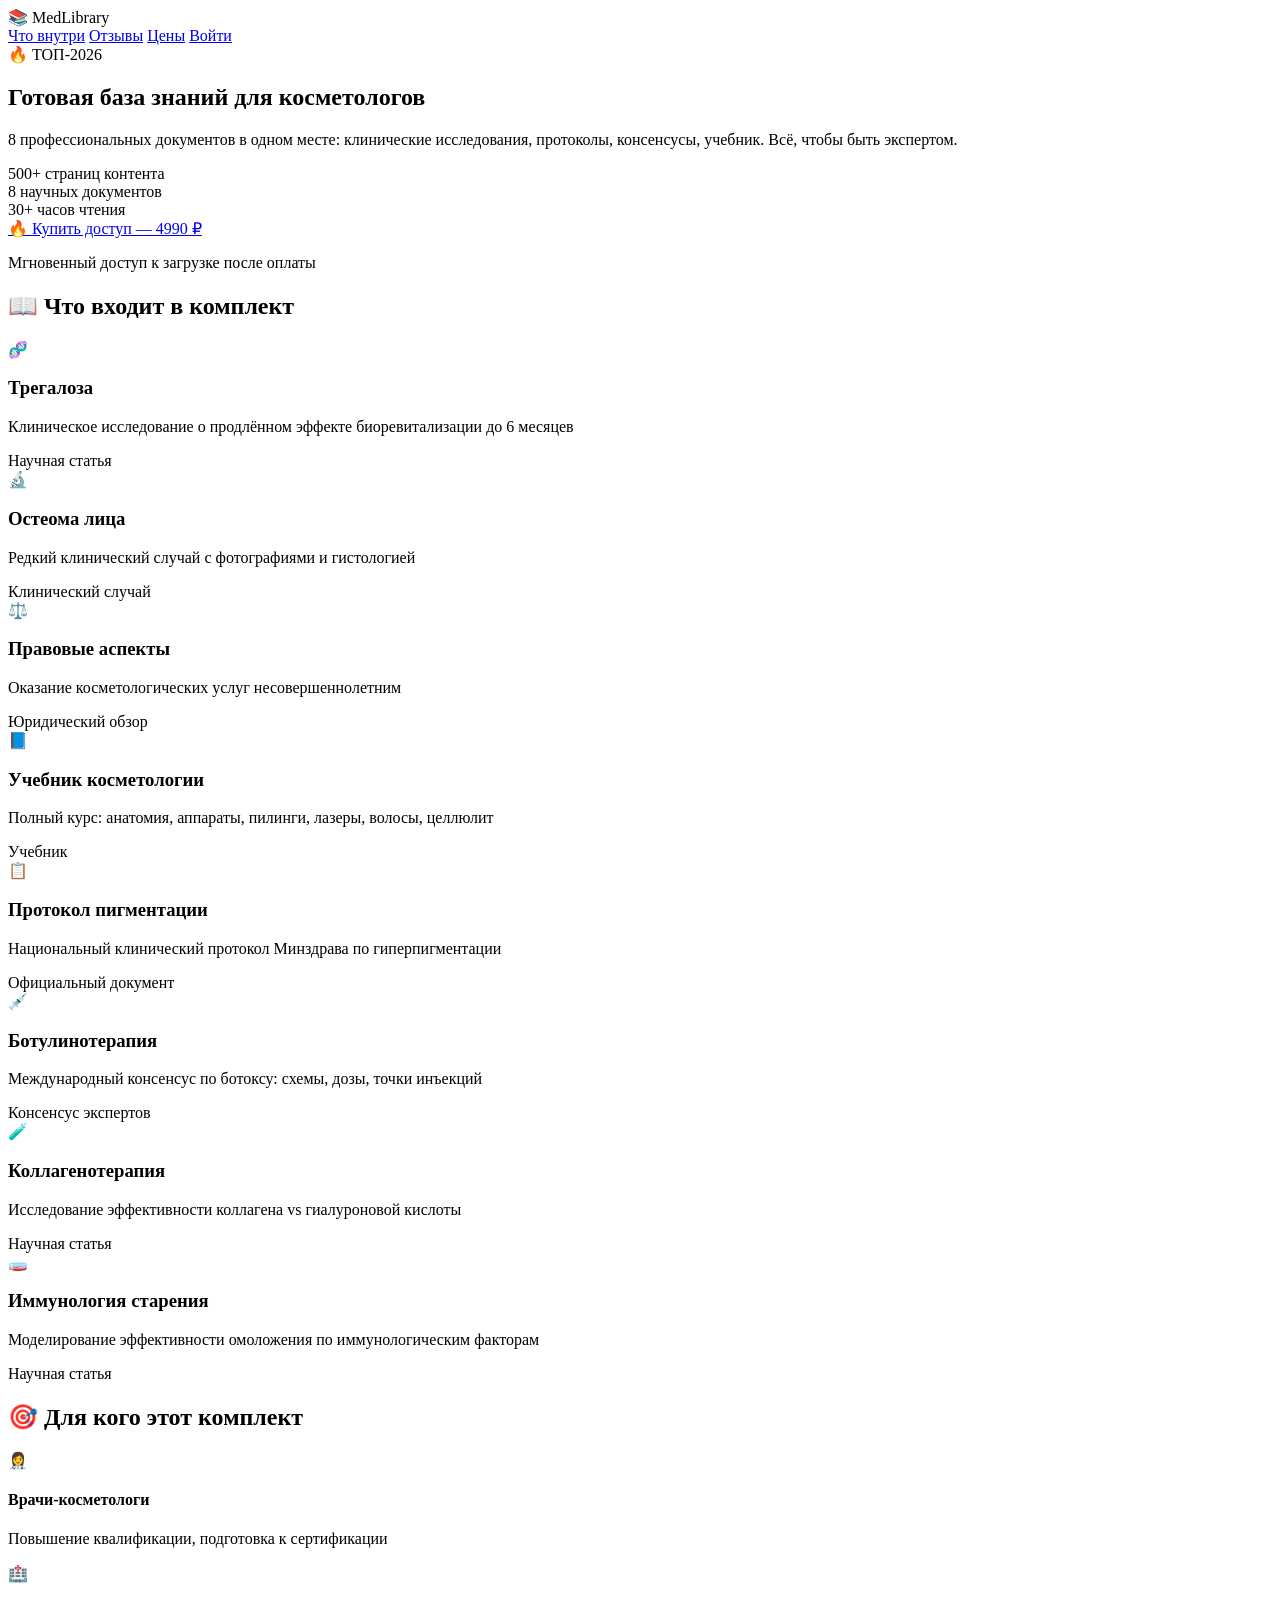
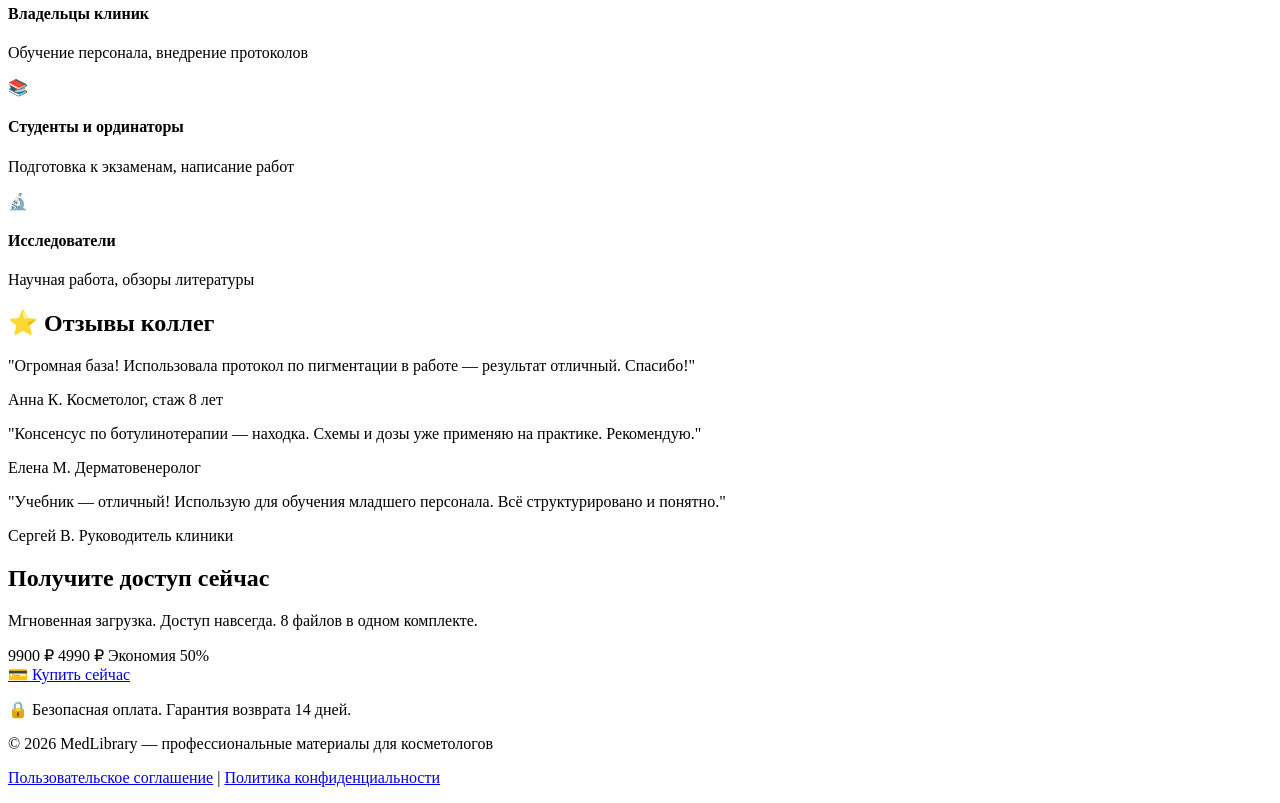
==== index.html @ 1e4db2cc "Create index.html" ====
<!DOCTYPE html>
<html lang="ru">
<head>
    <meta charset="UTF-8">
    <meta name="viewport" content="width=device-width, initial-scale=1.0">
    <title>Профессиональная библиотека косметолога</title>
    <link rel="stylesheet" href="style.css">
</head>
<body>

<header>
    <div class="container">
        <div class="logo">📚 MedLibrary</div>
        <nav>
            <a href="#content">Что внутри</a>
            <a href="#reviews">Отзывы</a>
            <a href="#prices">Цены</a>
            <a href="#" class="btn-outline" id="loginBtn">Войти</a>
        </nav>
    </div>
</header>

<section class="hero">
    <div class="container">
        <div class="hero-badge">🔥 ТОП-2026</div>
        <h1>Готовая база знаний <span>для косметологов</span></h1>
        <p>8 профессиональных документов в одном месте: клинические исследования, протоколы, консенсусы, учебник. Всё, чтобы быть экспертом.</p>
        <div class="hero-stats">
            <div class="stat">
                <span class="number">500+</span>
                <span class="label">страниц контента</span>
            </div>
            <div class="stat">
                <span class="number">8</span>
                <span class="label">научных документов</span>
            </div>
            <div class="stat">
                <span class="number">30+</span>
                <span class="label">часов чтения</span>
            </div>
        </div>
        <a href="payment.html" class="btn-main">🔥 Купить доступ — 4990 ₽</a>
        <p class="sub-text">Мгновенный доступ к загрузке после оплаты</p>
    </div>
</section>

<section id="content" class="content">
    <div class="container">
        <h2>📖 Что входит в комплект</h2>
        <div class="grid">
            <div class="item">
                <div class="icon">🧬</div>
                <h3>Трегалоза</h3>
                <p>Клиническое исследование о продлённом эффекте биоревитализации до 6 месяцев</p>
                <span class="tag">Научная статья</span>
            </div>
            <div class="item">
                <div class="icon">🔬</div>
                <h3>Остеома лица</h3>
                <p>Редкий клинический случай с фотографиями и гистологией</p>
                <span class="tag">Клинический случай</span>
            </div>
            <div class="item">
                <div class="icon">⚖️</div>
                <h3>Правовые аспекты</h3>
                <p>Оказание косметологических услуг несовершеннолетним</p>
                <span class="tag">Юридический обзор</span>
            </div>
            <div class="item">
                <div class="icon">📘</div>
                <h3>Учебник косметологии</h3>
                <p>Полный курс: анатомия, аппараты, пилинги, лазеры, волосы, целлюлит</p>
                <span class="tag">Учебник</span>
            </div>
            <div class="item">
                <div class="icon">📋</div>
                <h3>Протокол пигментации</h3>
                <p>Национальный клинический протокол Минздрава по гиперпигментации</p>
                <span class="tag">Официальный документ</span>
            </div>
            <div class="item">
                <div class="icon">💉</div>
                <h3>Ботулинотерапия</h3>
                <p>Международный консенсус по ботоксу: схемы, дозы, точки инъекций</p>
                <span class="tag">Консенсус экспертов</span>
            </div>
            <div class="item">
                <div class="icon">🧪</div>
                <h3>Коллагенотерапия</h3>
                <p>Исследование эффективности коллагена vs гиалуроновой кислоты</p>
                <span class="tag">Научная статья</span>
            </div>
            <div class="item">
                <div class="icon">🧫</div>
                <h3>Иммунология старения</h3>
                <p>Моделирование эффективности омоложения по иммунологическим факторам</p>
                <span class="tag">Научная статья</span>
            </div>
        </div>
    </div>
</section>

<section id="forwhom" class="forwhom">
    <div class="container">
        <h2>🎯 Для кого этот комплект</h2>
        <div class="whom-grid">
            <div class="whom-item">
                <span>👩‍⚕️</span>
                <h4>Врачи-косметологи</h4>
                <p>Повышение квалификации, подготовка к сертификации</p>
            </div>
            <div class="whom-item">
                <span>🏥</span>
                <h4>Владельцы клиник</h4>
                <p>Обучение персонала, внедрение протоколов</p>
            </div>
            <div class="whom-item">
                <span>📚</span>
                <h4>Студенты и ординаторы</h4>
                <p>Подготовка к экзаменам, написание работ</p>
            </div>
            <div class="whom-item">
                <span>🔬</span>
                <h4>Исследователи</h4>
                <p>Научная работа, обзоры литературы</p>
            </div>
        </div>
    </div>
</section>

<section id="reviews" class="reviews">
    <div class="container">
        <h2>⭐ Отзывы коллег</h2>
        <div class="reviews-grid">
            <div class="review">
                <p>"Огромная база! Использовала протокол по пигментации в работе — результат отличный. Спасибо!"</p>
                <div class="review-author">
                    <span class="name">Анна К.</span>
                    <span class="role">Косметолог, стаж 8 лет</span>
                </div>
            </div>
            <div class="review">
                <p>"Консенсус по ботулинотерапии — находка. Схемы и дозы уже применяю на практике. Рекомендую."</p>
                <div class="review-author">
                    <span class="name">Елена М.</span>
                    <span class="role">Дерматовенеролог</span>
                </div>
            </div>
            <div class="review">
                <p>"Учебник — отличный! Использую для обучения младшего персонала. Всё структурировано и понятно."</p>
                <div class="review-author">
                    <span class="name">Сергей В.</span>
                    <span class="role">Руководитель клиники</span>
                </div>
            </div>
        </div>
    </div>
</section>

<section class="cta">
    <div class="container">
        <h2>Получите доступ сейчас</h2>
        <p>Мгновенная загрузка. Доступ навсегда. 8 файлов в одном комплекте.</p>
        <div class="price-block">
            <span class="old-price">9900 ₽</span>
            <span class="new-price">4990 ₽</span>
            <span class="save">Экономия 50%</span>
        </div>
        <a href="payment.html" class="btn-main">💳 Купить сейчас</a>
        <p class="guarantee">🔒 Безопасная оплата. Гарантия возврата 14 дней.</p>
    </div>
</section>

<footer>
    <div class="container">
        <p>© 2026 MedLibrary — профессиональные материалы для косметологов</p>
        <p><a href="#">Пользовательское соглашение</a> | <a href="#">Политика конфиденциальности</a></p>
    </div>
</footer>

<script src="script.js"></script>
</body>
</html>
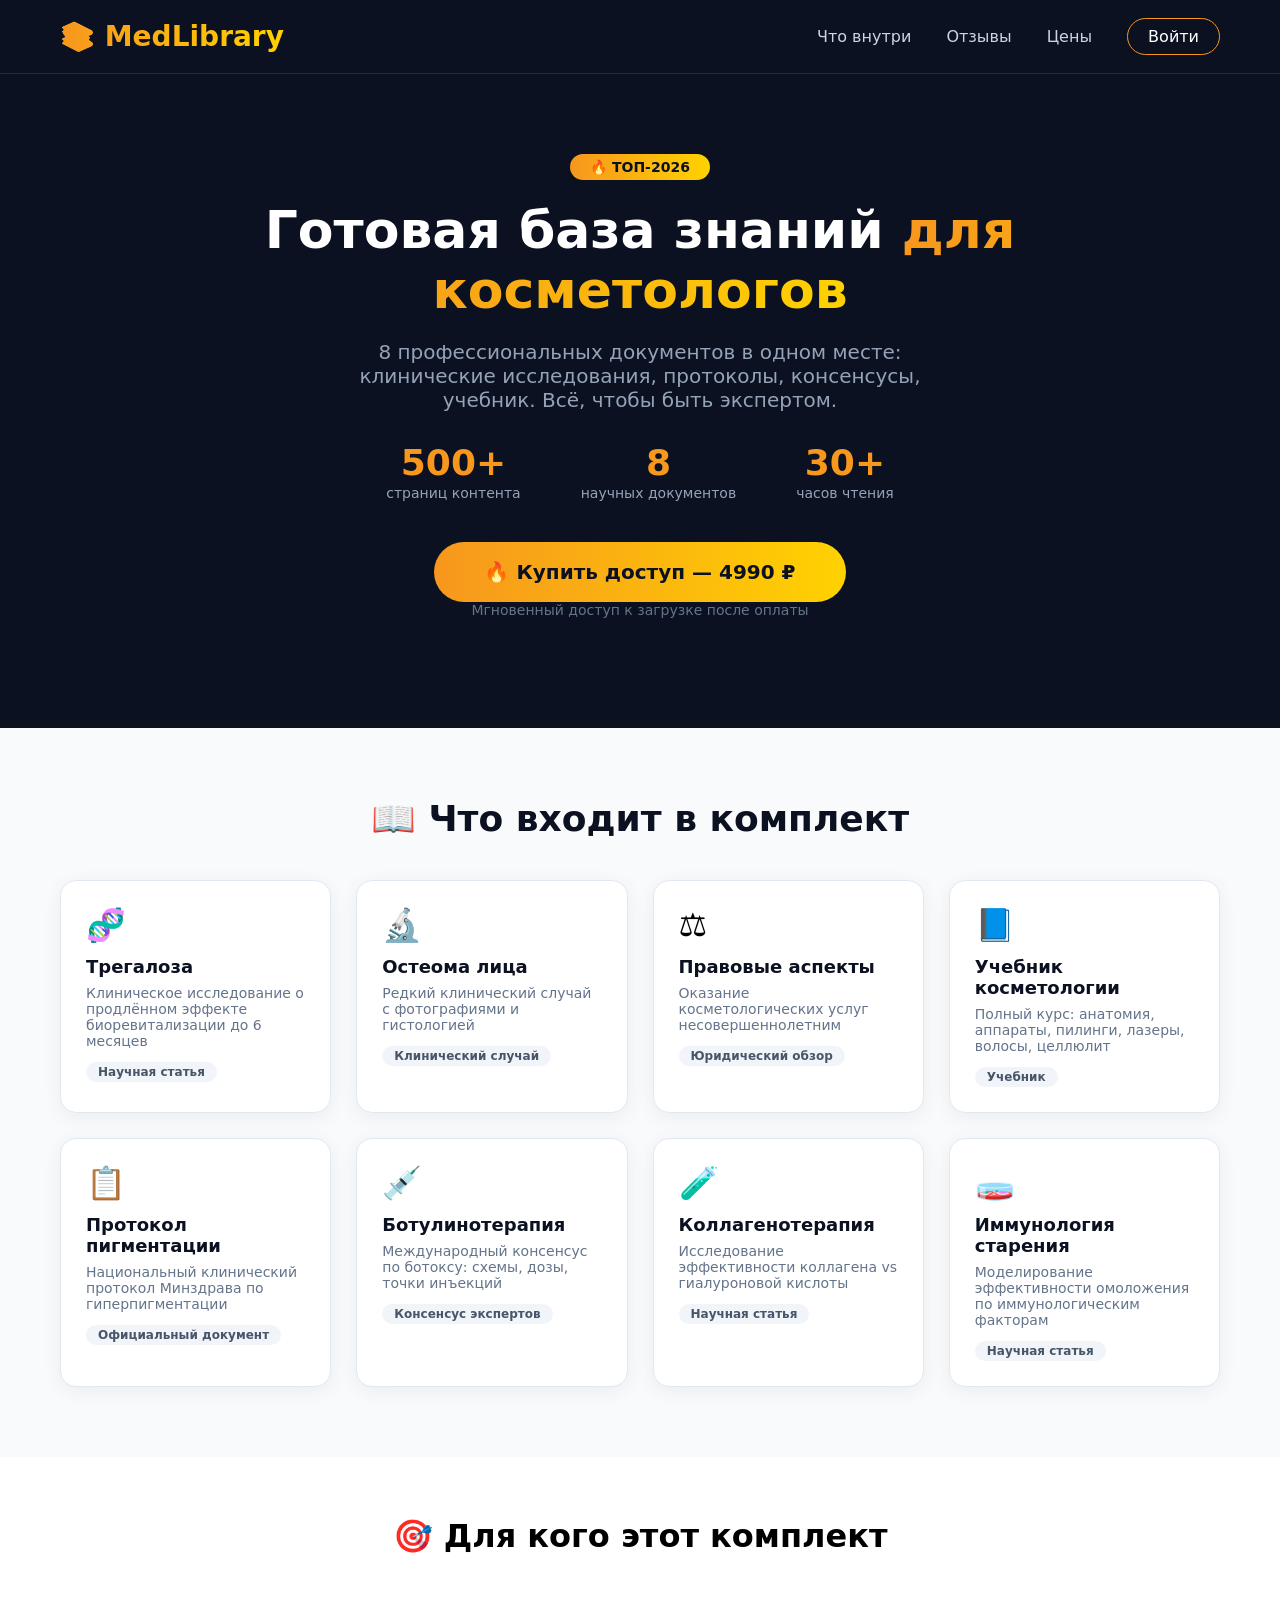
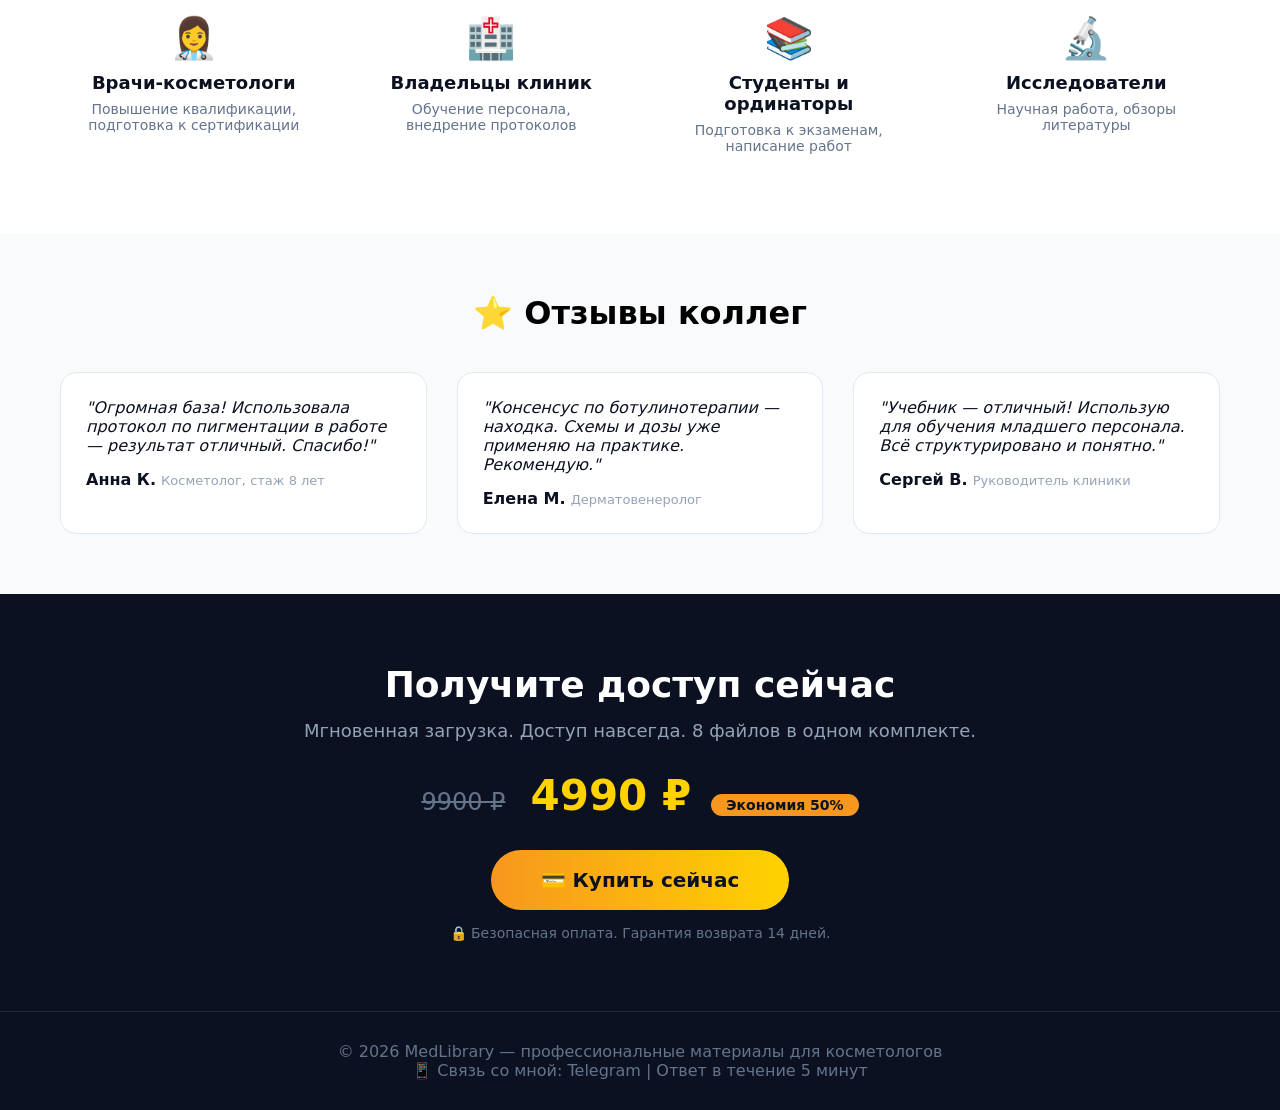
==== commit 61357c3c: "Update index.html" ====
--- a/index.html
+++ b/index.html
@@ -174,7 +174,7 @@
 <footer>
     <div class="container">
         <p>© 2026 MedLibrary — профессиональные материалы для косметологов</p>
-        <p><a href="#">Пользовательское соглашение</a> | <a href="#">Политика конфиденциальности</a></p>
+        <p>📱 Связь со мной: <a href="https://t.me/@nekki1nkk">Telegram</a> | Ответ в течение 5 минут</p>
     </div>
 </footer>
 
--- a/style.css
+++ b/style.css
@@ -0,0 +1,661 @@
+* {
+    margin: 0;
+    padding: 0;
+    box-sizing: border-box;
+    font-family: 'Segoe UI', system-ui, sans-serif;
+}
+
+.container {
+    max-width: 1200px;
+    margin: 0 auto;
+    padding: 0 20px;
+}
+
+header {
+    padding: 20px 0;
+    background: #0b1120;
+    color: white;
+    border-bottom: 1px solid #1e2a3a;
+}
+
+header .container {
+    display: flex;
+    justify-content: space-between;
+    align-items: center;
+}
+
+.logo {
+    font-size: 28px;
+    font-weight: 800;
+    background: linear-gradient(90deg, #f7971e, #ffd200);
+    -webkit-background-clip: text;
+    -webkit-text-fill-color: transparent;
+}
+
+nav a {
+    color: #cbd5e1;
+    margin-left: 30px;
+    text-decoration: none;
+    transition: color 0.3s;
+}
+
+nav a:hover {
+    color: white;
+}
+
+.btn-outline {
+    border: 1px solid #f7971e;
+    padding: 8px 20px;
+    border-radius: 30px;
+    color: white !important;
+}
+
+.hero {
+    background: #0b1120;
+    color: white;
+    padding: 80px 0;
+    text-align: center;
+}
+
+.hero-badge {
+    display: inline-block;
+    background: linear-gradient(90deg, #f7971e, #ffd200);
+    color: #0b1120;
+    padding: 5px 20px;
+    border-radius: 30px;
+    font-weight: 700;
+    font-size: 14px;
+    margin-bottom: 20px;
+}
+
+.hero h1 {
+    font-size: 52px;
+    margin-bottom: 20px;
+}
+
+.hero h1 span {
+    background: linear-gradient(90deg, #f7971e, #ffd200);
+    -webkit-background-clip: text;
+    -webkit-text-fill-color: transparent;
+}
+
+.hero p {
+    font-size: 20px;
+    color: #94a3b8;
+    max-width: 600px;
+    margin: 0 auto 30px;
+}
+
+.hero-stats {
+    display: flex;
+    justify-content: center;
+    gap: 60px;
+    margin-bottom: 40px;
+}
+
+.stat .number {
+    display: block;
+    font-size: 36px;
+    font-weight: 800;
+    color: #f7971e;
+}
+
+.stat .label {
+    font-size: 14px;
+    color: #94a3b8;
+}
+
+.btn-main {
+    display: inline-block;
+    padding: 18px 50px;
+    border-radius: 40px;
+    border: none;
+    background: linear-gradient(90deg, #f7971e, #ffd200);
+    font-weight: 700;
+    cursor: pointer;
+    font-size: 20px;
+    color: #0b1120;
+    text-decoration: none;
+    transition: transform 0.3s, box-shadow 0.3s;
+}
+
+.btn-main:hover {
+    transform: translateY(-3px);
+    box-shadow: 0 10px 40px rgba(247, 151, 30, 0.4);
+}
+
+.sub-text {
+    margin-top: 15px;
+    font-size: 14px !important;
+    color: #64748b !important;
+}
+
+.content {
+    padding: 70px 0;
+    background: #f8fafc;
+}
+
+.content h2 {
+    text-align: center;
+    font-size: 36px;
+    margin-bottom: 40px;
+    color: #0b1120;
+}
+
+.grid {
+    display: grid;
+    grid-template-columns: repeat(4, 1fr);
+    gap: 25px;
+}
+
+.item {
+    background: white;
+    padding: 25px;
+    border-radius: 16px;
+    box-shadow: 0 4px 20px rgba(0,0,0,0.06);
+    transition: transform 0.3s, box-shadow 0.3s;
+    border: 1px solid #e2e8f0;
+}
+
+.item:hover {
+    transform: translateY(-5px);
+    box-shadow: 0 10px 40px rgba(0,0,0,0.1);
+}
+
+.item .icon {
+    font-size: 32px;
+    margin-bottom: 12px;
+}
+
+.item h3 {
+    font-size: 18px;
+    margin-bottom: 8px;
+    color: #0b1120;
+}
+
+.item p {
+    font-size: 14px;
+    color: #64748b;
+    margin-bottom: 12px;
+}
+
+.tag {
+    display: inline-block;
+    background: #f1f5f9;
+    color: #475569;
+    padding: 3px 12px;
+    border-radius: 30px;
+    font-size: 12px;
+    font-weight: 600;
+}
+
+.forwhom {
+    padding: 60px 0;
+    background: white;
+}
+
+.forwhom h2 {
+    text-align: center;
+    font-size: 32px;
+    margin-bottom: 40px;
+}
+
+.whom-grid {
+    display: grid;
+    grid-template-columns: repeat(4, 1fr);
+    gap: 30px;
+}
+
+.whom-item {
+    text-align: center;
+    padding: 20px;
+}
+
+.whom-item span {
+    font-size: 40px;
+    display: block;
+    margin-bottom: 10px;
+}
+
+.whom-item h4 {
+    font-size: 18px;
+    margin-bottom: 8px;
+    color: #0b1120;
+}
+
+.whom-item p {
+    color: #64748b;
+    font-size: 14px;
+}
+
+.reviews {
+    padding: 60px 0;
+    background: #f8fafc;
+}
+
+.reviews h2 {
+    text-align: center;
+    font-size: 32px;
+    margin-bottom: 40px;
+}
+
+.reviews-grid {
+    display: grid;
+    grid-template-columns: repeat(3, 1fr);
+    gap: 30px;
+}
+
+.review {
+    background: white;
+    padding: 25px;
+    border-radius: 16px;
+    border: 1px solid #e2e8f0;
+}
+
+.review p {
+    color: #0b1120;
+    font-style: italic;
+    margin-bottom: 15px;
+}
+
+.review-author .name {
+    font-weight: 700;
+    color: #0b1120;
+}
+
+.review-author .role {
+    font-size: 13px;
+    color: #94a3b8;
+}
+
+.cta {
+    padding: 70px 0;
+    background: #0b1120;
+    text-align: center;
+    color: white;
+}
+
+.cta h2 {
+    font-size: 36px;
+    margin-bottom: 15px;
+}
+
+.cta p {
+    color: #94a3b8;
+    font-size: 18px;
+}
+
+.price-block {
+    margin: 30px 0;
+}
+
+.old-price {
+    font-size: 24px;
+    text-decoration: line-through;
+    color: #64748b;
+    margin-right: 20px;
+}
+
+.new-price {
+    font-size: 42px;
+    font-weight: 800;
+    color: #ffd200;
+}
+
+.save {
+    display: inline-block;
+    background: #f7971e;
+    color: #0b1120;
+    padding: 3px 15px;
+    border-radius: 30px;
+    font-weight: 700;
+    font-size: 14px;
+    margin-left: 15px;
+}
+
+.guarantee {
+    margin-top: 15px;
+    font-size: 14px !important;
+    color: #64748b !important;
+}
+
+.payment-page {
+    background: #0b1120;
+    min-height: 100vh;
+    display: flex;
+    align-items: center;
+    padding: 60px 0;
+}
+
+.payment-card {
+    background: white;
+    max-width: 600px;
+    margin: 0 auto;
+    border-radius: 24px;
+    padding: 40px;
+    box-shadow: 0 20px 60px rgba(0,0,0,0.4);
+}
+
+.payment-header {
+    display: flex;
+    align-items: center;
+    margin-bottom: 30px;
+}
+
+.back-link a {
+    color: #64748b;
+    text-decoration: none;
+    margin-right: 20px;
+    font-weight: 600;
+}
+
+.payment-header h1 {
+    font-size: 24px;
+    color: #0b1120;
+}
+
+.order-summary {
+    background: #f8fafc;
+    padding: 20px;
+    border-radius: 12px;
+    margin-bottom: 25px;
+}
+
+.order-summary h3 {
+    font-size: 16px;
+    margin-bottom: 12px;
+    color: #0b1120;
+}
+
+.order-item {
+    display: flex;
+    justify-content: space-between;
+    padding: 8px 0;
+    border-bottom: 1px solid #e2e8f0;
+    color: #475569;
+}
+
+.order-total {
+    display: flex;
+    justify-content: space-between;
+    padding: 12px 0 0;
+    font-weight: 700;
+    font-size: 18px;
+    color: #0b1120;
+}
+
+.payment-form h3 {
+    font-size: 16px;
+    margin-bottom: 15px;
+    color: #0b1120;
+}
+
+.payment-methods {
+    display: grid;
+    grid-template-columns: 1fr 1fr;
+    gap: 10px;
+    margin-bottom: 20px;
+}
+
+.method-card {
+    display: flex;
+    align-items: center;
+    gap: 8px;
+    padding: 12px 16px;
+    border: 2px solid #e2e8f0;
+    border-radius: 12px;
+    cursor: pointer;
+    transition: border-color 0.3s;
+}
+
+.method-card:hover {
+    border-color: #f7971e;
+}
+
+.method-card input[type="radio"] {
+    accent-color: #f7971e;
+    width: 16px;
+    height: 16px;
+}
+
+.card-details {
+    margin-bottom: 25px;
+}
+
+.form-group {
+    margin-bottom: 15px;
+}
+
+.form-group label {
+    display: block;
+    font-size: 14px;
+    font-weight: 600;
+    color: #0b1120;
+    margin-bottom: 5px;
+}
+
+.card-input {
+    width: 100%;
+    padding: 12px 16px;
+    border: 2px solid #e2e8f0;
+    border-radius: 12px;
+    font-size: 16px;
+    transition: border-color 0.3s;
+}
+
+.card-input:focus {
+    outline: none;
+    border-color: #f7971e;
+}
+
+.form-row {
+    display: flex;
+    gap: 15px;
+}
+
+.form-group.half {
+    flex: 1;
+}
+
+.btn-pay {
+    width: 100%;
+    padding: 16px;
+    border: none;
+    border-radius: 40px;
+    background: linear-gradient(90deg, #f7971e, #ffd200);
+    font-size: 20px;
+    font-weight: 700;
+    color: #0b1120;
+    cursor: pointer;
+    transition: transform 0.3s;
+}
+
+.btn-pay:hover {
+    transform: scale(1.02);
+}
+
+.secure {
+    text-align: center;
+    font-size: 13px;
+    color: #94a3b8;
+    margin-top: 12px;
+}
+
+.success-page {
+    background: #0b1120;
+    min-height: 100vh;
+    display: flex;
+    align-items: center;
+    padding: 40px 0;
+}
+
+.success-card {
+    background: white;
+    max-width: 600px;
+    margin: 0 auto;
+    border-radius: 24px;
+    padding: 50px 40px;
+    text-align: center;
+}
+
+.success-icon {
+    font-size: 72px;
+    margin-bottom: 20px;
+}
+
+.success-card h1 {
+    font-size: 28px;
+    color: #0b1120;
+    margin-bottom: 10px;
+}
+
+.success-card > p {
+    color: #64748b;
+    font-size: 16px;
+    margin-bottom: 30px;
+}
+
+.success-download {
+    background: #f8fafc;
+    padding: 25px;
+    border-radius: 16px;
+    margin-bottom: 25px;
+    text-align: left;
+}
+
+.success-download h3 {
+    font-size: 18px;
+    margin-bottom: 8px;
+}
+
+.success-download > p {
+    color: #64748b;
+    font-size: 14px;
+    margin-bottom: 15px;
+}
+
+.btn-download {
+    display: inline-block;
+    padding: 14px 40px;
+    border-radius: 40px;
+    background: #0b1120;
+    color: white;
+    text-decoration: none;
+    font-weight: 700;
+    transition: background 0.3s;
+}
+
+.btn-download:hover {
+    background: #1e2a3a;
+}
+
+.copy-info {
+    font-size: 13px;
+    color: #94a3b8;
+    margin-top: 12px;
+}
+
+.link-box {
+    display: flex;
+    align-items: center;
+    background: white;
+    border: 1px solid #e2e8f0;
+    border-radius: 12px;
+    padding: 8px 12px;
+    margin-top: 8px;
+}
+
+.link-box span {
+    flex: 1;
+    font-size: 13px;
+    color: #0b1120;
+    overflow: hidden;
+    text-overflow: ellipsis;
+    white-space: nowrap;
+}
+
+.btn-copy {
+    padding: 6px 16px;
+    border: none;
+    border-radius: 8px;
+    background: #f1f5f9;
+    cursor: pointer;
+    font-weight: 600;
+    font-size: 13px;
+}
+
+.btn-copy:hover {
+    background: #e2e8f0;
+}
+
+.success-support {
+    margin: 20px 0;
+    font-size: 14px;
+    color: #64748b;
+}
+
+.success-support a {
+    color: #f7971e;
+    text-decoration: none;
+}
+
+.btn-home {
+    display: inline-block;
+    padding: 12px 30px;
+    border-radius: 40px;
+    border: 2px solid #e2e8f0;
+    color: #0b1120;
+    text-decoration: none;
+    font-weight: 600;
+}
+
+.btn-home:hover {
+    background: #f8fafc;
+}
+
+footer {
+    background: #0b1120;
+    color: #64748b;
+    padding: 30px 0;
+    text-align: center;
+    border-top: 1px solid #1e2a3a;
+}
+
+footer a {
+    color: #64748b;
+    text-decoration: none;
+}
+
+footer a:hover {
+    color: white;
+}
+
+@media (max-width: 768px) {
+    .grid {
+        grid-template-columns: 1fr;
+    }
+    .whom-grid, .reviews-grid {
+        grid-template-columns: 1fr;
+    }
+    .hero h1 {
+        font-size: 32px;
+    }
+    .hero-stats {
+        gap: 30px;
+        flex-wrap: wrap;
+    }
+    .payment-methods {
+        grid-template-columns: 1fr;
+    }
+    .form-row {
+        flex-direction: column;
+    }
+    .link-box {
+        flex-wrap: wrap;
+        gap: 8px;
+    }
+    .link-box span {
+        white-space: normal;
+        word-break: break-all;
+    }
+}
